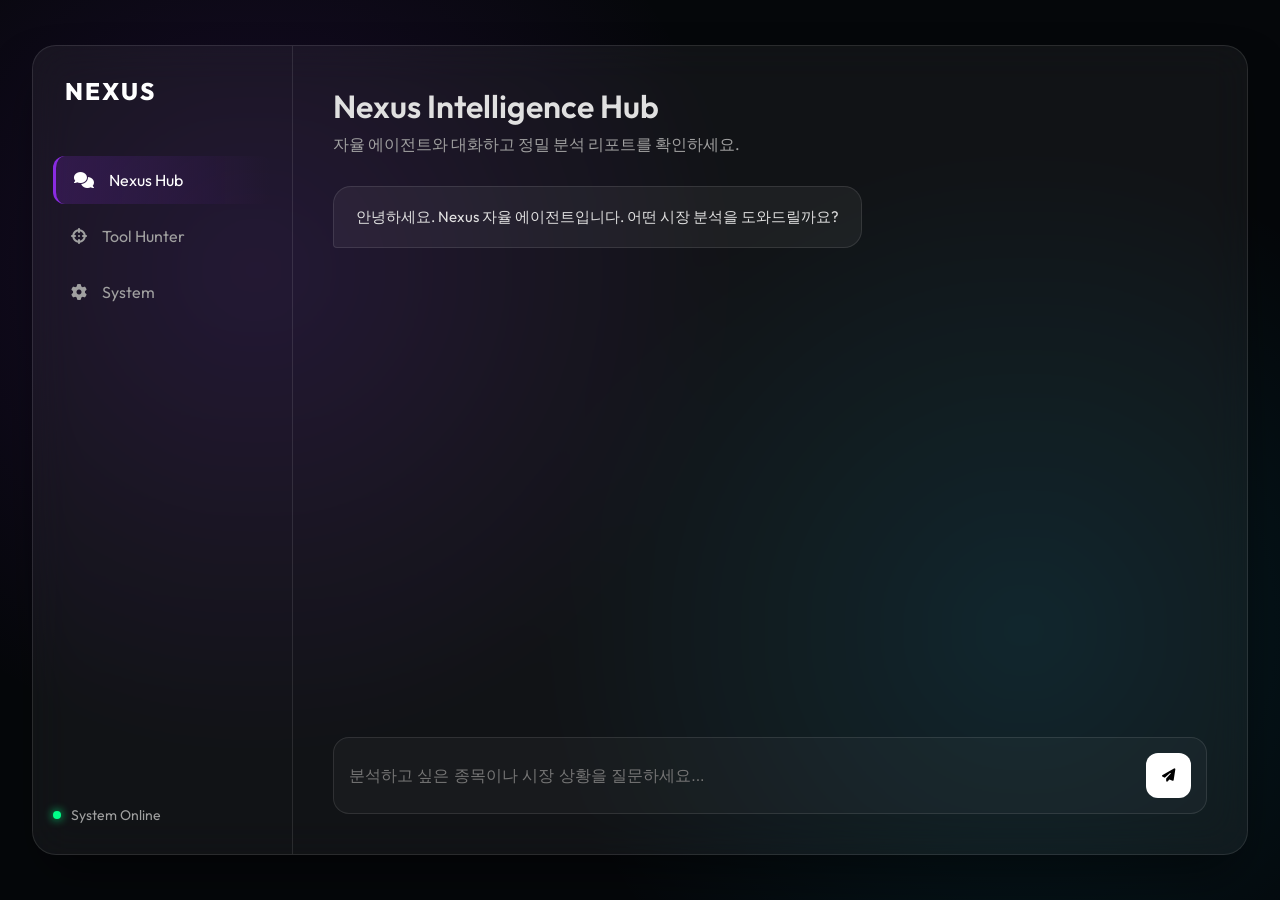
==== static/index.html @ 9be8e6cd "upgrade" ====
<!DOCTYPE html>
<html lang="ko">
<head>
    <meta charset="UTF-8">
    <meta name="viewport" content="width=device-width, initial-scale=1.0">
    <title>Nexus Hub | Autonomous Agent Dashboard</title>
    <link rel="stylesheet" href="/static/style.css">
    <link rel="stylesheet" href="https://cdnjs.cloudflare.com/ajax/libs/font-awesome/6.4.0/css/all.min.css">
    <link href="https://fonts.googleapis.com/css2?family=Outfit:wght@300;400;600;800&family=JetBrains+Mono&display=swap" rel="stylesheet">
</head>
<body>
    <div class="glass-container">
        <!-- Sidebar -->
        <aside class="sidebar">
            <div class="logo">
                <i class="fas fa-gravity logo-icon"></i>
                <span>NEXUS</span>
            </div>
            <nav class="nav-menu">
                <a href="#" class="nav-item active" data-tab="chat">
                    <i class="fas fa-comments"></i>
                    <span>Nexus Hub</span>
                </a>
                <a href="#" class="nav-item" data-tab="hunter">
                    <i class="fas fa-crosshairs"></i>
                    <span>Tool Hunter</span>
                </a>
                <a href="#" class="nav-item" data-tab="config">
                    <i class="fas fa-cog"></i>
                    <span>System</span>
                </a>
            </nav>
            <div class="system-status">
                <div class="status-indicator online"></div>
                <span id="status-text">System Online</span>
            </div>
        </aside>

        <!-- Main Content -->
        <main class="main-content">
            <!-- Chat Tab -->
            <section id="chat-tab" class="tab-content active">
                <header class="tab-header">
                    <h1>Nexus Intelligence Hub</h1>
                    <p>자율 에이전트와 대화하고 정밀 분석 리포트를 확인하세요.</p>
                </header>
                
                <div class="chat-display" id="chat-box">
                    <div class="message assistant">
                        <div class="msg-content">
                            안녕하세요. Nexus 자율 에이전트입니다. 어떤 시장 분석을 도와드릴까요?
                        </div>
                    </div>
                </div>

                <div class="chat-input-area">
                    <div class="input-wrapper">
                        <input type="text" id="user-input" placeholder="분석하고 싶은 종목이나 시장 상황을 질문하세요..." autocomplete="off">
                        <button id="send-btn">
                            <i class="fas fa-paper-plane"></i>
                        </button>
                    </div>
                </div>
            </section>

            <!-- Tool Hunter Tab -->
            <section id="hunter-tab" class="tab-content">
                <header class="tab-header">
                    <h1>Tool Hunter Console</h1>
                    <p>새로운 능력을 발견하고 에이전트의 스택을 확장하세요.</p>
                </header>

                <div class="research-input-area" style="margin-bottom: 30px;">
                    <div class="input-wrapper" style="background: rgba(255,255,255,0.05); border: 1px solid var(--glass-border); border-radius: 16px; padding: 15px;">
                        <input type="text" id="research-query" placeholder="어떤 도구가 필요하신가요? (예: Slack 알림, Google Calendar...)" style="flex: 1; background: transparent; border: none; color: white; outline: none;">
                        <button id="research-btn" class="btn btn-approve" style="flex: 0 0 120px;">탐색 시작</button>
                    </div>
                </div>
                
                <div class="candidates-grid" id="candidates-list">
                    <!-- Candidates will be loaded here -->
                    <div class="loading-spinner">
                        <i class="fas fa-circle-notch fa-spin"></i>
                        <span>Searching for new tools...</span>
                    </div>
                </div>
            </section>

            <!-- Config Tab -->
            <section id="config-tab" class="tab-content">
                <header class="tab-header">
                    <h1>System Configuration</h1>
                    <p>현재 활성화된 도구 및 인프라 상태를 관리합니다.</p>
                </header>
                
                <div class="config-grid">
                    <div class="config-card">
                        <h3><i class="fas fa-brain"></i> LLM Model Configuration</h3>
                        <div class="config-item">
                            <label>Manager Model (Intelligence)</label>
                            <select id="manager-model-select" class="config-select"></select>
                        </div>
                        <div class="config-item">
                            <label>Worker Model (Tasks)</label>
                            <select id="worker-model-select" class="config-select"></select>
                        </div>
                        <button id="save-config-btn" class="btn btn-approve" style="margin-top: 15px;">설정 저장</button>
                    </div>
                    <div class="config-card">
                        <h3><i class="fas fa-microchip"></i> Active Skills</h3>
                        <ul id="active-skills-list" class="tool-list"></ul>
                    </div>
                    <div class="config-card">
                        <h3><i class="fas fa-link"></i> MCP Servers</h3>
                        <ul id="active-mcp-list" class="tool-list"></ul>
                    </div>
                </div>
            </section>
        </main>
    </div>

    <!-- Notification -->
    <div id="notification" class="notification"></div>

    <script src="/static/app.js"></script>
</body>
</html>
---- static/style.css ----
:root {
    --bg-color: #05070a;
    --accent-primary: #8a2be2;
    --accent-secondary: #00d2ff;
    --glass-bg: rgba(255, 255, 255, 0.05);
    --glass-border: rgba(255, 255, 255, 0.1);
    --text-main: #e0e0e0;
    --text-muted: #a0a0a0;
    --neon-shadow: 0 0 15px rgba(138, 43, 226, 0.4);
}

* {
    margin: 0;
    padding: 0;
    box-sizing: border-box;
}

body {
    font-family: 'Outfit', sans-serif;
    background: var(--bg-color);
    background-image: 
        radial-gradient(circle at 20% 30%, rgba(138, 43, 226, 0.15) 0%, transparent 40%),
        radial-gradient(circle at 80% 70%, rgba(0, 210, 255, 0.1) 0%, transparent 40%);
    color: var(--text-main);
    height: 100vh;
    overflow: hidden;
    display: flex;
    justify-content: center;
    align-items: center;
}

.glass-container {
    width: 95vw;
    height: 90vh;
    background: var(--glass-bg);
    backdrop-filter: blur(20px);
    -webkit-backdrop-filter: blur(20px);
    border: 1px solid var(--glass-border);
    border-radius: 24px;
    display: flex;
    box-shadow: 0 25px 50px -12px rgba(0, 0, 0, 0.5);
    position: relative;
    overflow: hidden;
}

/* Sidebar */
.sidebar {
    width: 260px;
    border-right: 1px solid var(--glass-border);
    display: flex;
    flex-direction: column;
    padding: 30px 20px;
}

.logo {
    display: flex;
    align-items: center;
    gap: 12px;
    font-size: 24px;
    font-weight: 800;
    letter-spacing: 2px;
    margin-bottom: 50px;
    color: white;
}

.logo-icon {
    color: var(--accent-secondary);
    filter: drop-shadow(0 0 5px var(--accent-secondary));
}

.nav-menu {
    flex: 1;
}

.nav-item {
    display: flex;
    align-items: center;
    gap: 15px;
    padding: 14px 18px;
    color: var(--text-muted);
    text-decoration: none;
    border-radius: 12px;
    margin-bottom: 8px;
    transition: all 0.3s ease;
}

.nav-item:hover {
    background: rgba(255, 255, 255, 0.03);
    color: white;
}

.nav-item.active {
    background: linear-gradient(90deg, rgba(138, 43, 226, 0.2), transparent);
    color: white;
    border-left: 3px solid var(--accent-primary);
}

.system-status {
    display: flex;
    align-items: center;
    gap: 10px;
    font-size: 14px;
    color: var(--text-muted);
}

.status-indicator {
    width: 8px;
    height: 8px;
    border-radius: 50%;
}

.status-indicator.online {
    background: #00ff88;
    box-shadow: 0 0 10px #00ff88;
}

/* Main Content */
.main-content {
    flex: 1;
    padding: 40px;
    display: flex;
    flex-direction: column;
    overflow-y: auto;
}

.tab-content {
    display: none;
    height: 100%;
    animation: fadeIn 0.5s ease;
}

.tab-content.active {
    display: flex;
    flex-direction: column;
}

@keyframes fadeIn {
    from { opacity: 0; transform: translateY(10px); }
    to { opacity: 1; transform: translateY(0); }
}

.tab-header h1 {
    font-size: 32px;
    font-weight: 600;
    margin-bottom: 8px;
}

.tab-header p {
    color: var(--text-muted);
    margin-bottom: 30px;
}

/* Chat Tab */
.chat-display {
    flex: 1;
    overflow-y: auto;
    padding-right: 10px;
    margin-bottom: 25px;
    display: flex;
    flex-direction: column;
    gap: 20px;
}

.message {
    max-width: 80%;
    padding: 18px 22px;
    border-radius: 18px;
    line-height: 1.6;
    font-size: 15px;
}

.message.assistant {
    background: rgba(255, 255, 255, 0.05);
    align-self: flex-start;
    border-bottom-left-radius: 4px;
    border: 1px solid var(--glass-border);
}

.message.user {
    background: var(--accent-primary);
    color: white;
    align-self: flex-end;
    border-bottom-right-radius: 4px;
    box-shadow: var(--neon-shadow);
}

.chat-input-area {
    background: rgba(255, 255, 255, 0.03);
    border-radius: 16px;
    padding: 15px;
    border: 1px solid var(--glass-border);
}

.input-wrapper {
    display: flex;
    gap: 15px;
}

#user-input {
    flex: 1;
    background: transparent;
    border: none;
    color: white;
    font-size: 16px;
    outline: none;
}

#send-btn {
    background: white;
    color: black;
    border: none;
    width: 45px;
    height: 45px;
    border-radius: 12px;
    cursor: pointer;
    transition: all 0.2s;
    display: flex;
    justify-content: center;
    align-items: center;
}

#send-btn:hover {
    transform: scale(1.05);
    box-shadow: 0 0 20px rgba(255, 255, 255, 0.3);
}

/* Tool Hunter Tab */
.candidates-grid {
    display: grid;
    grid-template-columns: repeat(auto-fill, minmax(300px, 1fr));
    gap: 20px;
}

.candidate-card {
    background: rgba(255, 255, 255, 0.03);
    border: 1px solid var(--glass-border);
    border-radius: 20px;
    padding: 25px;
    display: flex;
    flex-direction: column;
    transition: transform 0.3s ease;
}

.candidate-card:hover {
    transform: translateY(-5px);
    background: rgba(255, 255, 255, 0.06);
}

.card-header {
    display: flex;
    justify-content: space-between;
    align-items: flex-start;
    margin-bottom: 15px;
}

.tool-badge {
    padding: 4px 10px;
    border-radius: 6px;
    font-size: 11px;
    font-weight: 600;
    text-transform: uppercase;
}

.badge-mcp { background: rgba(0, 210, 255, 0.15); color: var(--accent-secondary); }
.badge-skill { background: rgba(138, 43, 226, 0.15); color: var(--accent-primary); }

.card-title { font-size: 18px; font-weight: 600; margin-bottom: 10px; }
.card-desc { font-size: 14px; color: var(--text-muted); margin-bottom: 20px; flex: 1; }

.card-actions {
    display: flex;
    gap: 10px;
}

.btn {
    flex: 1;
    padding: 10px;
    border-radius: 10px;
    border: none;
    font-weight: 600;
    cursor: pointer;
    transition: all 0.2s;
}

.btn-approve { background: #00ff88; color: #05070a; }
.btn-reject { background: rgba(255, 255, 255, 0.05); color: #ff4444; border: 1px solid rgba(255, 68, 68, 0.2); }

.btn:hover { opacity: 0.8; }

/* Config Tab */
.config-grid {
    display: grid;
    grid-template-columns: 1fr 1fr;
    gap: 30px;
}

.config-card {
    background: rgba(255, 255, 255, 0.03);
    border: 1px solid var(--glass-border);
    border-radius: 20px;
    padding: 30px;
}

.config-card h3 {
    margin-bottom: 20px;
    font-size: 18px;
    display: flex;
    align-items: center;
    gap: 10px;
}

.config-item {
    margin-bottom: 15px;
    display: flex;
    flex-direction: column;
    gap: 8px;
}

.config-item label {
    font-size: 13px;
    color: var(--text-muted);
}

.config-select {
    background: rgba(255, 255, 255, 0.05);
    border: 1px solid var(--glass-border);
    color: white;
    padding: 10px;
    border-radius: 8px;
    outline: none;
    cursor: pointer;
}

.config-select option {
    background: var(--bg-color);
}

.tool-list {
    list-style: none;
}

.tool-list li {
    padding: 12px 15px;
    background: rgba(255, 255, 255, 0.02);
    border-radius: 10px;
    margin-bottom: 10px;
    font-size: 14px;
    display: flex;
    justify-content: space-between;
}

/* Utils */
.notification {
    position: fixed;
    bottom: 30px;
    right: 30px;
    background: rgba(255, 255, 255, 0.9);
    color: black;
    padding: 15px 25px;
    border-radius: 12px;
    box-shadow: 0 10px 30px rgba(0,0,0,0.3);
    transform: translateY(100px);
    transition: transform 0.3s cubic-bezier(0.175, 0.885, 0.32, 1.275);
    z-index: 1000;
}

.notification.show {
    transform: translateY(0);
}

.loading-spinner {
    grid-column: 1 / -1;
    display: flex;
    flex-direction: column;
    align-items: center;
    gap: 15px;
    padding: 50px;
    color: var(--text-muted);
}
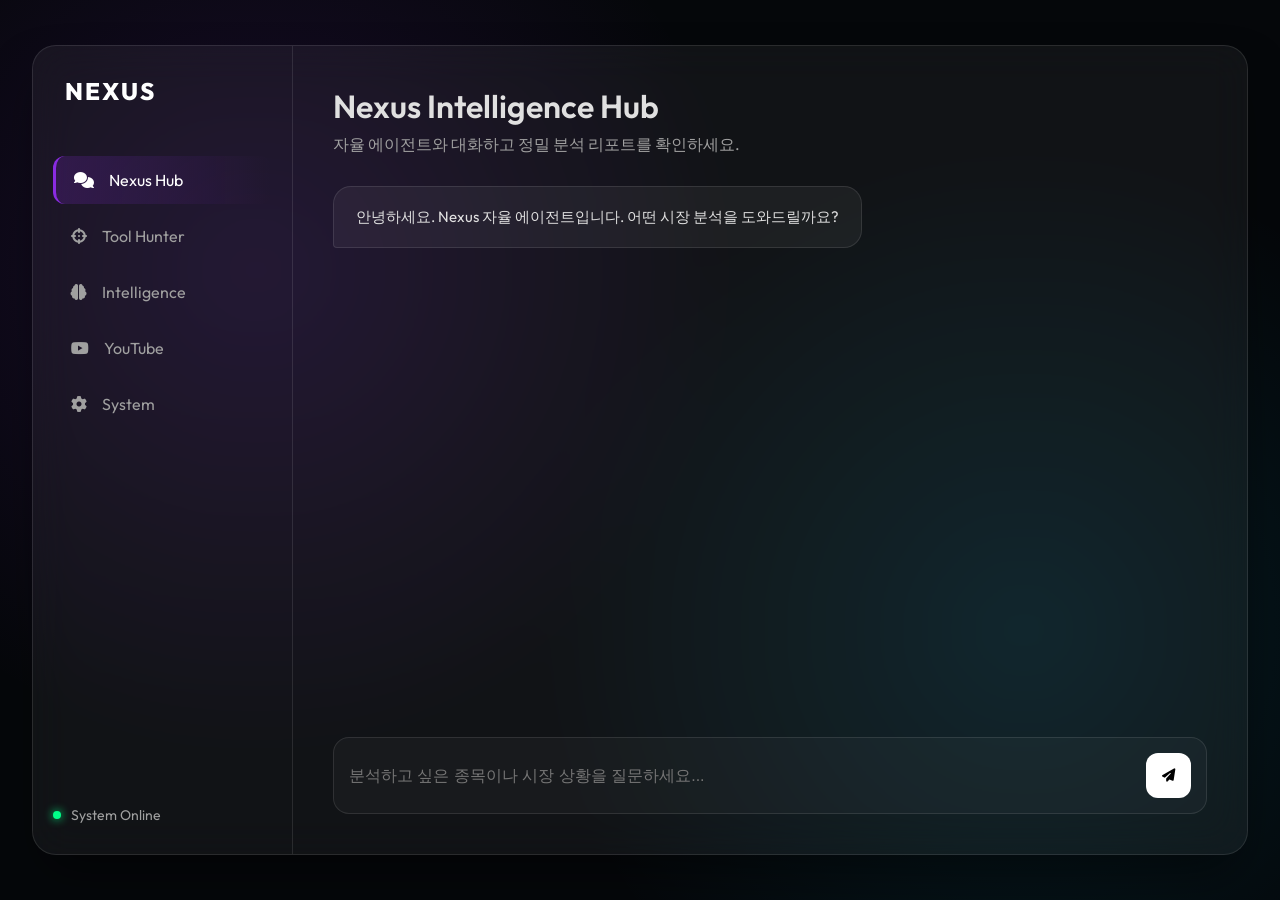
==== commit 7df12253: "update" ====
--- a/static/index.html
+++ b/static/index.html
@@ -25,7 +25,15 @@
                     <i class="fas fa-crosshairs"></i>
                     <span>Tool Hunter</span>
                 </a>
-                <a href="#" class="nav-item" data-tab="config">
+                <a href="#" class="nav-item" data-tab="intelligence">
+                    <i class="fas fa-brain"></i>
+                    <span>Intelligence</span>
+                </a>
+                <a href="#" class="nav-item" data-tab="youtube">
+                    <i class="fab fa-youtube"></i>
+                    <span>YouTube</span>
+                </a>
+                <a href="#" class="nav-item" data-tab="system">
                     <i class="fas fa-cog"></i>
                     <span>System</span>
                 </a>
@@ -79,40 +87,122 @@
                 
                 <div class="candidates-grid" id="candidates-list">
                     <!-- Candidates will be loaded here -->
-                    <div class="loading-spinner">
-                        <i class="fas fa-circle-notch fa-spin"></i>
-                        <span>Searching for new tools...</span>
-                    </div>
-                </div>
-            </section>
-
-            <!-- Config Tab -->
-            <section id="config-tab" class="tab-content">
+                </div>
+            </section>
+
+            <!-- Intelligence Tab -->
+            <section id="intelligence-tab" class="tab-content">
+                <header class="tab-header">
+                    <h1>Agent's Intelligence</h1>
+                    <p>에이전트가 학습한 내용과 자율적으로 수집한 시장 동향을 확인하세요.</p>
+                </header>
+                
+                <div class="intelligence-sections">
+                    <div class="intel-section">
+                        <h2><i class="fas fa-brain"></i> Learning Log</h2>
+                        <div class="learning-grid" id="learnings-list">
+                            <!-- Learnings will be loaded here -->
+                        </div>
+                    </div>
+                    
+                    <div class="intel-section" style="margin-top: 30px;">
+                        <h2><i class="fas fa-chart-line"></i> Market Insights Log</h2>
+                        <div class="learning-grid" id="autonomous-logs-list">
+                            <!-- Autonomous Logs will be loaded here -->
+                        </div>
+                    </div>
+                </div>
+            </section>
+
+            <!-- YouTube Knowledge Feeder Tab -->
+            <section id="youtube-tab" class="tab-content">
+                <header class="tab-header">
+                    <h1>YouTube Knowledge Feeder</h1>
+                    <p>영상을 요약하고, 핵심 인사이트를 AI에게 노트하여 지식을 학습시키세요.</p>
+                </header>
+
+                <div class="yt-input-area">
+                    <div class="input-wrapper">
+                        <i class="fab fa-youtube" style="color: #ff4444; font-size: 1.2rem; flex-shrink:0;"></i>
+                        <input type="text" id="yt-url-input" placeholder="https://www.youtube.com/watch?v=..." autocomplete="off">
+                        <button id="yt-summarize-btn" class="btn btn-approve">요약하기</button>
+                    </div>
+                </div>
+
+                <!-- 요약 결과 카드 -->
+                <div id="yt-result-area" style="display:none; margin-top: 20px;">
+                    <div class="yt-summary-card">
+                        <div class="yt-card-header">
+                            <i class="fab fa-youtube" style="color: #ff4444;"></i>
+                            <a id="yt-video-link" href="#" target="_blank" style="font-size:0.85rem; color:#888; text-decoration:none;">영상 링크</a>
+                        </div>
+                        <div id="yt-summary-content" class="yt-summary-body"></div>
+
+                        <div class="yt-note-area">
+                            <label style="font-size: 0.85rem; color: #aaa; margin-bottom: 8px; display:block;">📌 핵심 코멘트 추가 (선택사항)</label>
+                            <textarea id="yt-user-comment" placeholder="이 영상에서 중요하다고 생각하는 점을 직접 입력하세요..."></textarea>
+                            <button id="yt-note-btn" class="btn btn-approve" style="margin-top: 10px; width: 100%;">
+                                <i class="fas fa-brain"></i> AI에게 노트 (학습시키기)
+                            </button>
+                        </div>
+                    </div>
+                </div>
+
+                <!-- 저장된 노트 목록 -->
+                <div style="margin-top: 30px;">
+                    <h2 style="margin-bottom: 15px; font-size: 1.1rem;"><i class="fas fa-book-open"></i> 저장된 Knowledge Notes</h2>
+                    <div id="yt-notes-list"></div>
+                </div>
+            </section>
+
+            <!-- System Tab -->
+
+            <section id="system-tab" class="tab-content">
                 <header class="tab-header">
                     <h1>System Configuration</h1>
-                    <p>현재 활성화된 도구 및 인프라 상태를 관리합니다.</p>
+                    <p>Nexus 시스템의 핵심 설정을 관리합니다.</p>
                 </header>
                 
                 <div class="config-grid">
                     <div class="config-card">
-                        <h3><i class="fas fa-brain"></i> LLM Model Configuration</h3>
-                        <div class="config-item">
-                            <label>Manager Model (Intelligence)</label>
-                            <select id="manager-model-select" class="config-select"></select>
-                        </div>
-                        <div class="config-item">
-                            <label>Worker Model (Tasks)</label>
-                            <select id="worker-model-select" class="config-select"></select>
-                        </div>
-                        <button id="save-config-btn" class="btn btn-approve" style="margin-top: 15px;">설정 저장</button>
-                    </div>
+                        <h2><i class="fas fa-microchip"></i> Model Selection</h2>
+                        <div class="model-select-group">
+                            <div class="select-wrapper">
+                                <label>Manager Model</label>
+                                <select id="manager-model-select"></select>
+                            </div>
+                            <div class="select-wrapper">
+                                <label>Worker Model</label>
+                                <select id="worker-model-select"></select>
+                            </div>
+                        </div>
+                    </div>
+
                     <div class="config-card">
-                        <h3><i class="fas fa-microchip"></i> Active Skills</h3>
+                        <h2><i class="fas fa-hourglass-half"></i> System Settings</h2>
+                        <div class="model-select-group">
+                            <div class="select-wrapper">
+                                <label>Worker Timeout (sec)</label>
+                                <input type="number" id="worker-timeout-input" value="120">
+                            </div>
+                            <div class="select-wrapper">
+                                <label>Ollama Timeout (sec)</label>
+                                <input type="number" id="ollama-timeout-input" value="120">
+                            </div>
+                            <div class="select-wrapper">
+                                <label>Autonomous Interval (sec)</label>
+                                <input type="number" id="autonomous-interval-input" value="3600">
+                            </div>
+                        </div>
+                        <div style="display: flex; gap: 10px; margin-top: 15px;">
+                            <button id="save-timeout-btn" class="btn btn-approve">타임아웃 저장</button>
+                            <button id="save-interval-btn" class="btn btn-approve" style="background: rgba(168, 85, 247, 0.2); border-color: rgba(168, 85, 247, 0.5); color: #c084fc;">모니터링 주기 저장</button>
+                        </div>
+                    </div>
+
+                    <div class="config-card">
+                        <h2><i class="fas fa-brain"></i> Active Skills</h2>
                         <ul id="active-skills-list" class="tool-list"></ul>
-                    </div>
-                    <div class="config-card">
-                        <h3><i class="fas fa-link"></i> MCP Servers</h3>
-                        <ul id="active-mcp-list" class="tool-list"></ul>
                     </div>
                 </div>
             </section>
--- a/static/style.css
+++ b/static/style.css
@@ -377,3 +377,128 @@
     padding: 50px;
     color: var(--text-muted);
 }
+
+/* ==================== YouTube Knowledge Feeder ==================== */
+.yt-input-area {
+    margin-bottom: 10px;
+}
+
+.yt-input-area .input-wrapper {
+    background: rgba(255,255,255,0.04);
+    border: 1px solid var(--glass-border);
+    border-radius: 16px;
+    padding: 15px 20px;
+}
+
+.yt-input-area #yt-url-input {
+    flex: 1;
+    background: transparent;
+    border: none;
+    color: white;
+    font-size: 15px;
+    outline: none;
+    font-family: 'JetBrains Mono', monospace;
+}
+
+.yt-summary-card {
+    background: rgba(255,255,255,0.04);
+    border: 1px solid var(--glass-border);
+    border-radius: 20px;
+    padding: 28px;
+    border-left: 4px solid #ff4444;
+    animation: fadeIn 0.4s ease;
+}
+
+.yt-card-header {
+    display: flex;
+    align-items: center;
+    gap: 12px;
+    margin-bottom: 18px;
+    font-size: 1rem;
+    font-weight: 600;
+}
+
+.yt-summary-body {
+    font-size: 0.95rem;
+    line-height: 1.75;
+    color: #e2e8f0;
+    margin-bottom: 24px;
+    max-height: 350px;
+    overflow-y: auto;
+    padding-right: 8px;
+}
+
+.yt-note-area {
+    border-top: 1px solid var(--glass-border);
+    padding-top: 20px;
+}
+
+.yt-note-area textarea {
+    width: 100%;
+    min-height: 90px;
+    background: rgba(255,255,255,0.05);
+    border: 1px solid var(--glass-border);
+    border-radius: 10px;
+    color: white;
+    font-family: 'Outfit', sans-serif;
+    font-size: 0.95rem;
+    padding: 12px 15px;
+    outline: none;
+    resize: vertical;
+    transition: border-color 0.2s;
+}
+
+.yt-note-area textarea:focus {
+    border-color: rgba(138, 43, 226, 0.6);
+}
+
+/* config cards h2 fix */
+.config-card h2 {
+    margin-bottom: 20px;
+    font-size: 1.1rem;
+    display: flex;
+    align-items: center;
+    gap: 10px;
+}
+
+.model-select-group {
+    display: flex;
+    flex-direction: column;
+    gap: 15px;
+}
+
+.select-wrapper {
+    display: flex;
+    flex-direction: column;
+    gap: 6px;
+}
+
+.select-wrapper label {
+    font-size: 0.8rem;
+    color: var(--text-muted);
+    text-transform: uppercase;
+    letter-spacing: 0.05em;
+}
+
+.select-wrapper select,
+.select-wrapper input[type="number"] {
+    background: rgba(255,255,255,0.05);
+    border: 1px solid var(--glass-border);
+    color: white;
+    padding: 10px 12px;
+    border-radius: 8px;
+    outline: none;
+    font-size: 0.9rem;
+    font-family: 'Outfit', sans-serif;
+    cursor: pointer;
+    transition: border-color 0.2s;
+}
+
+.select-wrapper select:focus,
+.select-wrapper input[type="number"]:focus {
+    border-color: rgba(138, 43, 226, 0.5);
+}
+
+.select-wrapper select option {
+    background: #0d0d0d;
+}
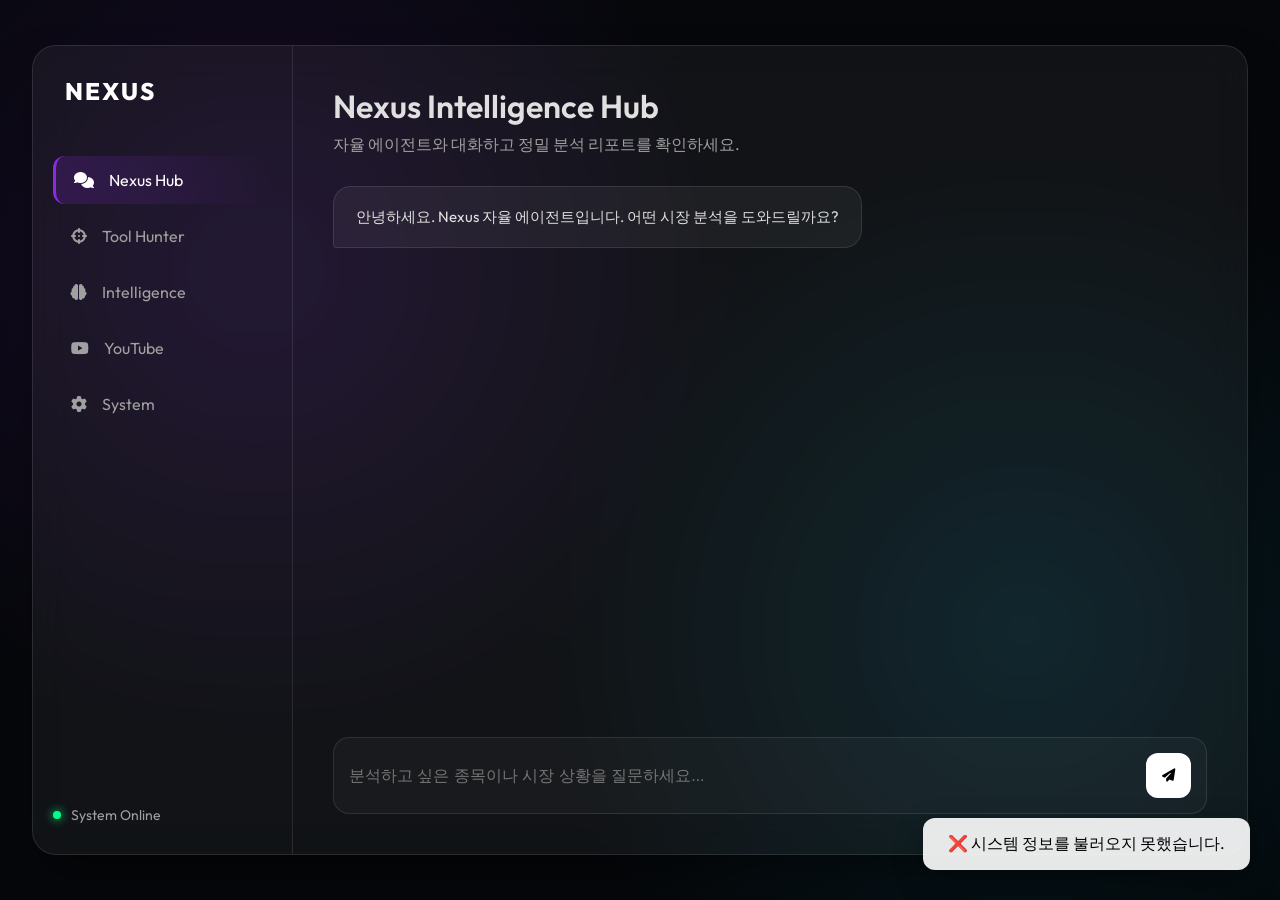
==== commit fd429d94: "update" ====
--- a/static/index.html
+++ b/static/index.html
@@ -165,16 +165,30 @@
                 
                 <div class="config-grid">
                     <div class="config-card">
-                        <h2><i class="fas fa-microchip"></i> Model Selection</h2>
-                        <div class="model-select-group">
-                            <div class="select-wrapper">
-                                <label>Manager Model</label>
-                                <select id="manager-model-select"></select>
-                            </div>
-                            <div class="select-wrapper">
-                                <label>Worker Model</label>
-                                <select id="worker-model-select"></select>
-                            </div>
+                        <div style="display: flex; justify-content: space-between; align-items: center; margin-bottom: 20px;">
+                            <h2 style="margin-bottom: 0;"><i class="fas fa-microchip"></i> Model Selection</h2>
+                            <button id="refresh-models-btn" class="btn" style="width: auto; padding: 5px 12px; font-size: 0.8rem; background: rgba(255,255,255,0.1); color: white; border: 1px solid var(--glass-border);">
+                                <i class="fas fa-sync-alt"></i>
+                            </button>
+                        </div>
+                        
+                        <div id="models-loading-indicator" class="loading-spinner" style="padding: 20px; display: none; height: auto;">
+                            <i class="fas fa-circle-notch fa-spin"></i>
+                            <span style="font-size: 0.8rem;">Fetching models...</span>
+                        </div>
+
+                        <div id="models-select-area">
+                            <div class="model-select-group">
+                                <div class="select-wrapper">
+                                    <label>Manager Model (Nexus Hub)</label>
+                                    <select id="manager-model-select"></select>
+                                </div>
+                                <div class="select-wrapper">
+                                    <label>Worker Model (Skill Execution)</label>
+                                    <select id="worker-model-select"></select>
+                                </div>
+                            </div>
+                            <button id="save-models-btn" class="btn btn-approve" style="margin-top: 15px; width: 100%;">모델 설정 저장</button>
                         </div>
                     </div>
 
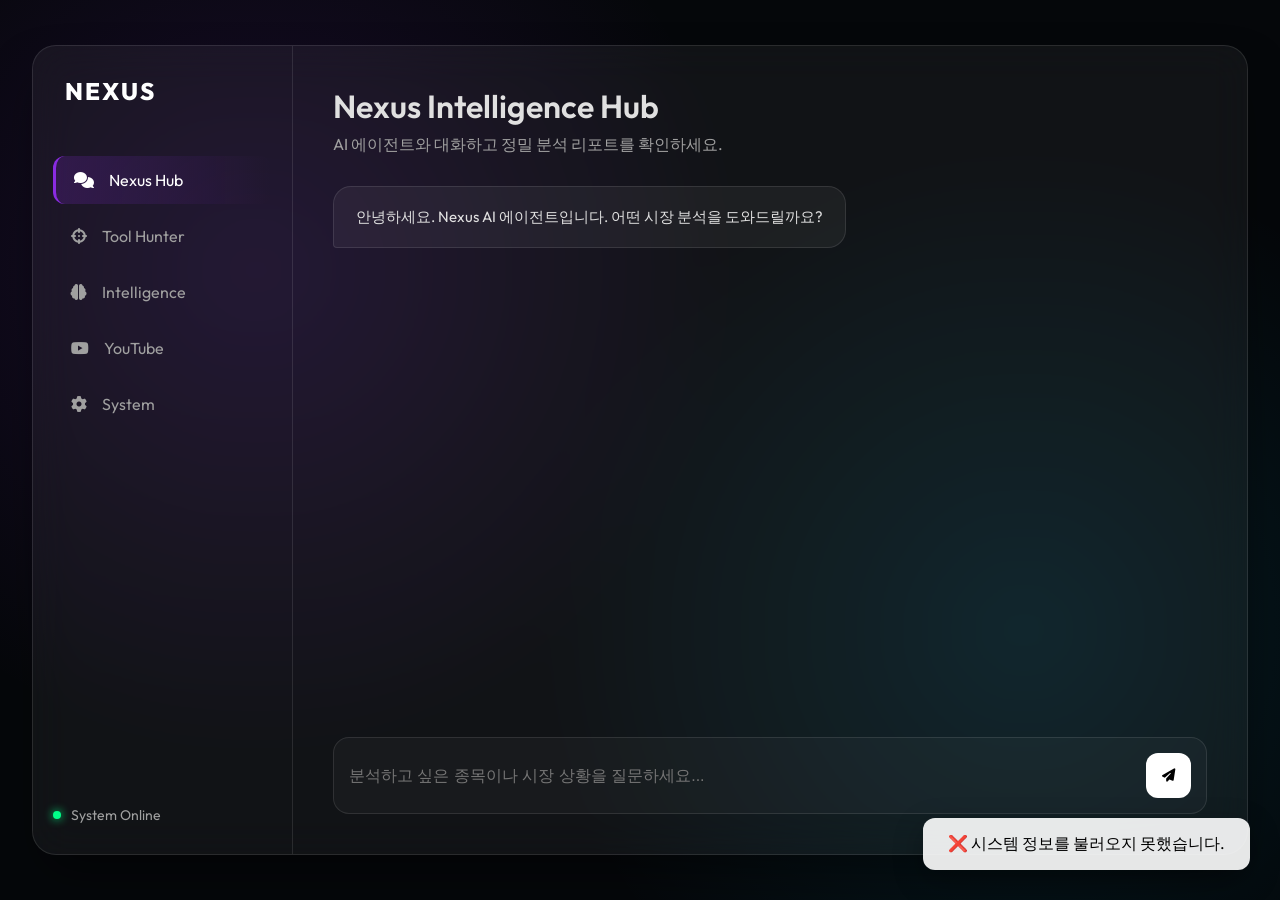
==== commit 9499be11: "update" ====
--- a/static/index.html
+++ b/static/index.html
@@ -3,7 +3,7 @@
 <head>
     <meta charset="UTF-8">
     <meta name="viewport" content="width=device-width, initial-scale=1.0">
-    <title>Nexus Hub | Autonomous Agent Dashboard</title>
+    <title>Nexus Hub | AI Agent Dashboard</title>
     <link rel="stylesheet" href="/static/style.css">
     <link rel="stylesheet" href="https://cdnjs.cloudflare.com/ajax/libs/font-awesome/6.4.0/css/all.min.css">
     <link href="https://fonts.googleapis.com/css2?family=Outfit:wght@300;400;600;800&family=JetBrains+Mono&display=swap" rel="stylesheet">
@@ -50,13 +50,13 @@
             <section id="chat-tab" class="tab-content active">
                 <header class="tab-header">
                     <h1>Nexus Intelligence Hub</h1>
-                    <p>자율 에이전트와 대화하고 정밀 분석 리포트를 확인하세요.</p>
+                    <p>AI 에이전트와 대화하고 정밀 분석 리포트를 확인하세요.</p>
                 </header>
                 
                 <div class="chat-display" id="chat-box">
                     <div class="message assistant">
                         <div class="msg-content">
-                            안녕하세요. Nexus 자율 에이전트입니다. 어떤 시장 분석을 도와드릴까요?
+                            안녕하세요. Nexus AI 에이전트입니다. 어떤 시장 분석을 도와드릴까요?
                         </div>
                     </div>
                 </div>
@@ -78,6 +78,11 @@
                     <p>새로운 능력을 발견하고 에이전트의 스택을 확장하세요.</p>
                 </header>
 
+                <div style="margin-bottom: 30px;">
+                    <h2 style="font-size: 1.2rem; margin-bottom: 15px;"><i class="fas fa-toolbox"></i> Installed Tools</h2>
+                    <div id="hunter-active-tools-grid" class="active-tools-grid"></div>
+                </div>
+
                 <div class="research-input-area" style="margin-bottom: 30px;">
                     <div class="input-wrapper" style="background: rgba(255,255,255,0.05); border: 1px solid var(--glass-border); border-radius: 16px; padding: 15px;">
                         <input type="text" id="research-query" placeholder="어떤 도구가 필요하신가요? (예: Slack 알림, Google Calendar...)" style="flex: 1; background: transparent; border: none; color: white; outline: none;">
@@ -94,23 +99,20 @@
             <section id="intelligence-tab" class="tab-content">
                 <header class="tab-header">
                     <h1>Agent's Intelligence</h1>
-                    <p>에이전트가 학습한 내용과 자율적으로 수집한 시장 동향을 확인하세요.</p>
+                    <p>에이전트가 학습한 내용과 지식 노트를 확인하세요.</p>
                 </header>
                 
                 <div class="intelligence-sections">
                     <div class="intel-section">
-                        <h2><i class="fas fa-brain"></i> Learning Log</h2>
+                        <div style="display: flex; justify-content: space-between; align-items: center; margin-bottom: 15px;">
+                            <h2 style="margin-bottom: 0;"><i class="fas fa-brain"></i> Learning Log</h2>
+                            <button id="delete-learnings-btn" class="btn btn-reject" style="width: auto; padding: 5px 15px; font-size: 0.85rem; display: none;">선택 삭제</button>
+                        </div>
                         <div class="learning-grid" id="learnings-list">
                             <!-- Learnings will be loaded here -->
                         </div>
                     </div>
                     
-                    <div class="intel-section" style="margin-top: 30px;">
-                        <h2><i class="fas fa-chart-line"></i> Market Insights Log</h2>
-                        <div class="learning-grid" id="autonomous-logs-list">
-                            <!-- Autonomous Logs will be loaded here -->
-                        </div>
-                    </div>
                 </div>
             </section>
 
@@ -122,26 +124,52 @@
                 </header>
 
                 <div class="yt-input-area">
-                    <div class="input-wrapper">
-                        <i class="fab fa-youtube" style="color: #ff4444; font-size: 1.2rem; flex-shrink:0;"></i>
-                        <input type="text" id="yt-url-input" placeholder="https://www.youtube.com/watch?v=..." autocomplete="off">
-                        <button id="yt-summarize-btn" class="btn btn-approve">요약하기</button>
+                    <div class="input-wrapper" style="flex-direction: column; gap: 10px; align-items: stretch; background: none; border: none; padding: 0;">
+                        <div style="display: flex; gap: 10px; background: rgba(255,255,255,0.05); border: 1px solid var(--glass-border); border-radius: 12px; padding: 5px 15px; align-items: center;">
+                            <i class="fab fa-youtube" style="color: #ff4444; font-size: 1.2rem; flex-shrink:0;"></i>
+                            <input type="text" id="youtube-url" placeholder="https://www.youtube.com/watch?v=..." autocomplete="off" style="background: none; border: none; flex: 1; padding: 12px 5px; color: white; outline: none;">
+                        </div>
+                        <div style="display: flex; gap: 10px;">
+                            <select id="youtube-model-type" class="btn" style="width: auto; background: rgba(255,255,255,0.05); border: 1px solid var(--glass-border); color: #ccc; font-size: 0.9rem; padding: 0 15px;">
+                                <option value="auto" selected>🤖 Auto (Gemini Flash 권장)</option>
+                                <option value="gemini">✨ Gemini Flash (권장)</option>
+                                <option value="local">🏠 Local (Manager)</option>
+                                <option value="worker">⚡ Worker (Ollama)</option>
+                            </select>
+                            <button id="summarize-btn" class="btn btn-approve" style="flex: 1;">영상 요약 분석 시작</button>
+                        </div>
                     </div>
                 </div>
 
                 <!-- 요약 결과 카드 -->
-                <div id="yt-result-area" style="display:none; margin-top: 20px;">
+                <div id="yt-result-area" style="display:none; margin-top: 20px; width: 100%;">
                     <div class="yt-summary-card">
                         <div class="yt-card-header">
-                            <i class="fab fa-youtube" style="color: #ff4444;"></i>
-                            <a id="yt-video-link" href="#" target="_blank" style="font-size:0.85rem; color:#888; text-decoration:none;">영상 링크</a>
-                        </div>
-                        <div id="yt-summary-content" class="yt-summary-body"></div>
+                            <i class="fab fa-youtube" style="color: #ff4444; font-size: 1.4rem;"></i>
+                            <div style="flex:1;">
+                                <div id="yt-video-title" style="font-size:1.05rem; font-weight:700; color:white; margin-bottom:4px;"></div>
+                                <a id="yt-video-link" href="#" target="_blank" style="font-size:0.82rem; color:#888; text-decoration:none; word-break:break-all;">영상 링크</a>
+                            </div>
+                            <div id="yt-model-badge" style="font-size:0.75rem; color:#a0a0a0; white-space:nowrap; padding: 4px 10px; border-radius:6px; background: rgba(255,255,255,0.05); border: 1px solid var(--glass-border);"></div>
+                        </div>
+
+                        <!-- 탭 전환: 요약 / 이면 추론 -->
+                        <div style="display:flex; gap:0; margin-bottom:20px; border-bottom: 1px solid var(--glass-border);">
+                            <button class="yt-tab-btn active" data-target="yt-summary-panel" style="padding:10px 20px; background:none; border:none; color:white; font-size:0.95rem; font-weight:600; cursor:pointer; border-bottom:2px solid var(--accent-primary); margin-bottom:-1px;">📋 요약</button>
+                            <button class="yt-tab-btn" data-target="yt-insight-panel" style="padding:10px 20px; background:none; border:none; color:#888; font-size:0.95rem; font-weight:600; cursor:pointer; border-bottom:2px solid transparent; margin-bottom:-1px;">🔬 이면 추론</button>
+                        </div>
+
+                        <div id="yt-summary-panel">
+                            <div id="yt-summary-content" class="yt-summary-body"></div>
+                        </div>
+                        <div id="yt-insight-panel" style="display:none;">
+                            <div id="yt-insight-content" class="yt-summary-body" style="border-left: 3px solid var(--accent-primary); padding-left: 20px;"></div>
+                        </div>
 
                         <div class="yt-note-area">
-                            <label style="font-size: 0.85rem; color: #aaa; margin-bottom: 8px; display:block;">📌 핵심 코멘트 추가 (선택사항)</label>
+                            <label style="font-size: 0.9rem; color: #aaa; margin-bottom: 10px; display:block;">📌 핵심 코멘트 추가 (선택사항)</label>
                             <textarea id="yt-user-comment" placeholder="이 영상에서 중요하다고 생각하는 점을 직접 입력하세요..."></textarea>
-                            <button id="yt-note-btn" class="btn btn-approve" style="margin-top: 10px; width: 100%;">
+                            <button id="yt-note-btn" class="btn btn-approve" style="margin-top: 12px; width: 100%; padding: 14px; font-size:1rem;">
                                 <i class="fas fa-brain"></i> AI에게 노트 (학습시키기)
                             </button>
                         </div>
@@ -149,9 +177,12 @@
                 </div>
 
                 <!-- 저장된 노트 목록 -->
-                <div style="margin-top: 30px;">
-                    <h2 style="margin-bottom: 15px; font-size: 1.1rem;"><i class="fas fa-book-open"></i> 저장된 Knowledge Notes</h2>
-                    <div id="yt-notes-list"></div>
+                <div style="margin-top: 40px;">
+                    <div style="display: flex; justify-content: space-between; align-items: center; margin-bottom: 20px;">
+                        <h2 style="margin-bottom: 0; font-size: 1.2rem;"><i class="fas fa-book-open"></i> 저장된 Knowledge Notes</h2>
+                        <span id="notes-count-badge" style="font-size: 0.75rem; background: rgba(255,68,68,0.1); color: #ff4444; padding: 4px 10px; border-radius: 20px; border: 1px solid rgba(255,68,68,0.2);">0 Notes</span>
+                    </div>
+                    <div id="yt-notes-list" class="note-grid"></div>
                 </div>
             </section>
 
@@ -203,15 +234,8 @@
                                 <label>Ollama Timeout (sec)</label>
                                 <input type="number" id="ollama-timeout-input" value="120">
                             </div>
-                            <div class="select-wrapper">
-                                <label>Autonomous Interval (sec)</label>
-                                <input type="number" id="autonomous-interval-input" value="3600">
-                            </div>
-                        </div>
-                        <div style="display: flex; gap: 10px; margin-top: 15px;">
-                            <button id="save-timeout-btn" class="btn btn-approve">타임아웃 저장</button>
-                            <button id="save-interval-btn" class="btn btn-approve" style="background: rgba(168, 85, 247, 0.2); border-color: rgba(168, 85, 247, 0.5); color: #c084fc;">모니터링 주기 저장</button>
-                        </div>
+                        </div>
+                            <button id="save-timeout-btn" class="btn btn-approve">설정 저장</button>
                     </div>
 
                     <div class="config-card">
@@ -226,6 +250,23 @@
     <!-- Notification -->
     <div id="notification" class="notification"></div>
 
+    <!-- Full View Modal -->
+    <div id="full-view-modal" class="modal">
+        <div class="modal-content glass-container">
+            <div class="modal-header">
+                <h2 id="modal-title">Knowledge Detail</h2>
+                <button class="close-modal">&times;</button>
+            </div>
+            <div class="modal-body">
+                <div id="modal-info-bar" class="modal-info-bar"></div>
+                <div id="modal-text-content" class="modal-text-body"></div>
+            </div>
+            <div class="modal-footer" id="modal-footer-actions">
+                <!-- Actions will be injected here -->
+            </div>
+        </div>
+    </div>
+
     <script src="/static/app.js"></script>
 </body>
 </html>
--- a/static/style.css
+++ b/static/style.css
@@ -379,8 +379,14 @@
 }
 
 /* ==================== YouTube Knowledge Feeder ==================== */
+#youtube-tab {
+    width: 100%;
+    max-width: 100%;
+}
+
 .yt-input-area {
-    margin-bottom: 10px;
+    margin-bottom: 16px;
+    width: 100%;
 }
 
 .yt-input-area .input-wrapper {
@@ -388,6 +394,7 @@
     border: 1px solid var(--glass-border);
     border-radius: 16px;
     padding: 15px 20px;
+    width: 100%;
 }
 
 .yt-input-area #yt-url-input {
@@ -404,45 +411,47 @@
     background: rgba(255,255,255,0.04);
     border: 1px solid var(--glass-border);
     border-radius: 20px;
-    padding: 28px;
+    padding: 36px 40px;
     border-left: 4px solid #ff4444;
     animation: fadeIn 0.4s ease;
+    width: 100%;
 }
 
 .yt-card-header {
     display: flex;
     align-items: center;
-    gap: 12px;
-    margin-bottom: 18px;
+    gap: 14px;
+    margin-bottom: 24px;
+    font-size: 1.05rem;
+    font-weight: 600;
+}
+
+.yt-summary-body {
     font-size: 1rem;
-    font-weight: 600;
-}
-
-.yt-summary-body {
-    font-size: 0.95rem;
-    line-height: 1.75;
+    line-height: 1.9;
     color: #e2e8f0;
     margin-bottom: 24px;
-    max-height: 350px;
-    overflow-y: auto;
-    padding-right: 8px;
+    /* max-height 제거 → 내용이 모두 보이도록 */
+    padding-right: 10px;
+    white-space: pre-wrap;
+    word-break: break-word;
 }
 
 .yt-note-area {
     border-top: 1px solid var(--glass-border);
-    padding-top: 20px;
+    padding-top: 24px;
 }
 
 .yt-note-area textarea {
     width: 100%;
-    min-height: 90px;
+    min-height: 130px;
     background: rgba(255,255,255,0.05);
     border: 1px solid var(--glass-border);
-    border-radius: 10px;
+    border-radius: 12px;
     color: white;
     font-family: 'Outfit', sans-serif;
-    font-size: 0.95rem;
-    padding: 12px 15px;
+    font-size: 1rem;
+    padding: 14px 18px;
     outline: none;
     resize: vertical;
     transition: border-color 0.2s;
@@ -499,6 +508,278 @@
     border-color: rgba(138, 43, 226, 0.5);
 }
 
-.select-wrapper select option {
-    background: #0d0d0d;
-}
+.active-tools-grid {
+    display: grid;
+    grid-template-columns: repeat(auto-fill, minmax(280px, 1fr));
+    gap: 15px;
+    margin-bottom: 30px;
+}
+
+.active-tool-card {
+    background: rgba(255, 255, 255, 0.03);
+    border: 1px solid var(--glass-border);
+    border-radius: 16px;
+    padding: 20px;
+    transition: all 0.3s ease;
+    display: flex;
+    flex-direction: column;
+}
+
+.active-tool-card:hover {
+    background: rgba(255, 255, 255, 0.06);
+    border-color: rgba(255, 255, 255, 0.2);
+    transform: translateY(-3px);
+}
+
+.active-tool-card h4 {
+    font-size: 1.1rem;
+    font-weight: 600;
+    margin-bottom: 10px;
+    display: flex;
+    align-items: center;
+    gap: 8px;
+    color: white;
+}
+
+.active-tool-card .desc {
+    font-size: 0.85rem;
+    color: var(--text-muted);
+    line-height: 1.5;
+    margin-bottom: 12px;
+}
+
+.active-tool-card .meta-item {
+    font-size: 0.75rem;
+    background: rgba(255, 255, 255, 0.05);
+    padding: 8px 12px;
+    border-radius: 8px;
+    margin-top: 8px;
+    border: 1px solid rgba(255,255,255,0.03);
+}
+
+.active-tool-card .meta-label {
+    font-weight: 700;
+    color: var(--accent-secondary);
+    display: block;
+    margin-bottom: 3px;
+    font-size: 0.7rem;
+    text-transform: uppercase;
+}
+
+/* ==================== Knowledge Note Card ==================== */
+.note-grid {
+    display: grid;
+    grid-template-columns: repeat(auto-fill, minmax(320px, 1fr));
+    gap: 20px;
+}
+
+.note-card {
+    background: rgba(255, 68, 68, 0.03);
+    border: 1px solid rgba(255, 68, 68, 0.1);
+    border-radius: 16px;
+    padding: 20px;
+    border-left: 4px solid #ff4444;
+    transition: all 0.3s ease;
+    display: flex;
+    flex-direction: column;
+    position: relative;
+}
+
+.note-card:hover {
+    background: rgba(255, 68, 68, 0.06);
+    border-color: rgba(255, 68, 68, 0.2);
+    transform: translateY(-3px);
+}
+
+.note-card .delete-note-btn {
+    position: absolute;
+    top: 15px;
+    right: 15px;
+    background: none;
+    border: none;
+    color: rgba(255, 255, 255, 0.2);
+    cursor: pointer;
+    transition: color 0.2s;
+    font-size: 0.9rem;
+}
+
+.note-card .delete-note-btn:hover {
+    color: #ff4444;
+}
+
+.note-card .note-header {
+    display: flex;
+    justify-content: space-between;
+    align-items: center;
+    margin-bottom: 12px;
+    padding-right: 25px;
+}
+
+.note-card .note-time {
+    font-size: 0.75rem;
+    color: #888;
+}
+
+.note-card .note-link {
+    font-size: 0.75rem;
+    color: var(--accent-secondary);
+    text-decoration: none;
+    opacity: 0.6;
+}
+
+.note-card .note-link:hover {
+    opacity: 1;
+}
+
+.note-card .note-comment {
+    font-weight: 600;
+    color: #c084fc;
+    margin-bottom: 10px;
+    font-size: 0.95rem;
+    line-height: 1.4;
+}
+
+.note-card .note-body {
+    font-size: 0.9rem;
+    line-height: 1.6;
+    color: #ccc;
+    max-height: 250px;
+    overflow-y: auto;
+    padding-right: 5px;
+    cursor: pointer;
+}
+
+.note-card:active {
+    transform: scale(0.98);
+}
+
+/* ==================== Modal System ==================== */
+.modal {
+    display: none;
+    position: fixed;
+    z-index: 2000;
+    left: 0;
+    top: 0;
+    width: 100%;
+    height: 100%;
+    background: rgba(0, 0, 0, 0.8);
+    backdrop-filter: blur(12px);
+    -webkit-backdrop-filter: blur(12px);
+    animation: modalBgFadeIn 0.3s ease;
+}
+
+.modal.show {
+    display: flex;
+    justify-content: center;
+    align-items: center;
+}
+
+.modal-content {
+    width: 85vw;
+    max-width: 1100px;
+    height: 85vh;
+    flex-direction: column;
+    padding: 0;
+    border: 1px solid var(--glass-border);
+    background: rgba(10, 10, 15, 0.95);
+    box-shadow: 0 0 80px rgba(0, 0, 0, 0.8), 0 0 30px rgba(138, 43, 226, 0.2);
+    animation: modalSlideUp 0.4s cubic-bezier(0.175, 0.885, 0.32, 1.275);
+}
+
+@keyframes modalBgFadeIn {
+    from { opacity: 0; }
+    to { opacity: 1; }
+}
+
+@keyframes modalSlideUp {
+    from { opacity: 0; transform: translateY(40px) scale(0.95); }
+    to { opacity: 1; transform: translateY(0) scale(1); }
+}
+
+.modal-header {
+    padding: 25px 40px;
+    border-bottom: 1px solid var(--glass-border);
+    display: flex;
+    justify-content: space-between;
+    align-items: center;
+}
+
+.modal-header h2 {
+    font-size: 1.4rem;
+    font-weight: 700;
+    color: white;
+}
+
+.close-modal {
+    background: rgba(255, 255, 255, 0.05);
+    border: none;
+    color: var(--text-muted);
+    width: 40px;
+    height: 40px;
+    border-radius: 50%;
+    font-size: 1.5rem;
+    cursor: pointer;
+    transition: all 0.2s;
+    display: flex;
+    justify-content: center;
+    align-items: center;
+}
+
+.close-modal:hover {
+    background: rgba(255, 68, 68, 0.2);
+    color: #ff4444;
+    transform: rotate(90deg);
+}
+
+.modal-body {
+    flex: 1;
+    overflow-y: auto;
+    padding: 35px 45px;
+}
+
+.modal-info-bar {
+    display: flex;
+    flex-wrap: wrap;
+    gap: 15px;
+    margin-bottom: 35px;
+    padding: 15px 20px;
+    background: rgba(255, 255, 255, 0.03);
+    border-radius: 12px;
+    border: 1px solid rgba(255, 255, 255, 0.05);
+}
+
+.modal-info-bar span {
+    font-size: 0.85rem;
+    color: var(--text-muted);
+}
+
+.modal-text-body {
+    font-size: 1.1rem;
+    line-height: 1.9;
+    color: #e2e8f0;
+}
+
+.modal-text-body h1, .modal-text-body h2, .modal-text-body h3 {
+    margin: 30px 0 15px 0;
+    color: white;
+    border-bottom: 1px solid rgba(255,255,255,0.1);
+    padding-bottom: 8px;
+}
+
+.modal-text-body ul, .modal-text-body ol {
+    margin-left: 20px;
+    margin-bottom: 20px;
+}
+
+.modal-text-body li {
+    margin-bottom: 10px;
+}
+
+.modal-footer {
+    padding: 25px 40px;
+    border-top: 1px solid var(--glass-border);
+    display: flex;
+    justify-content: flex-end;
+    gap: 15px;
+    background: rgba(255, 255, 255, 0.02);
+}
